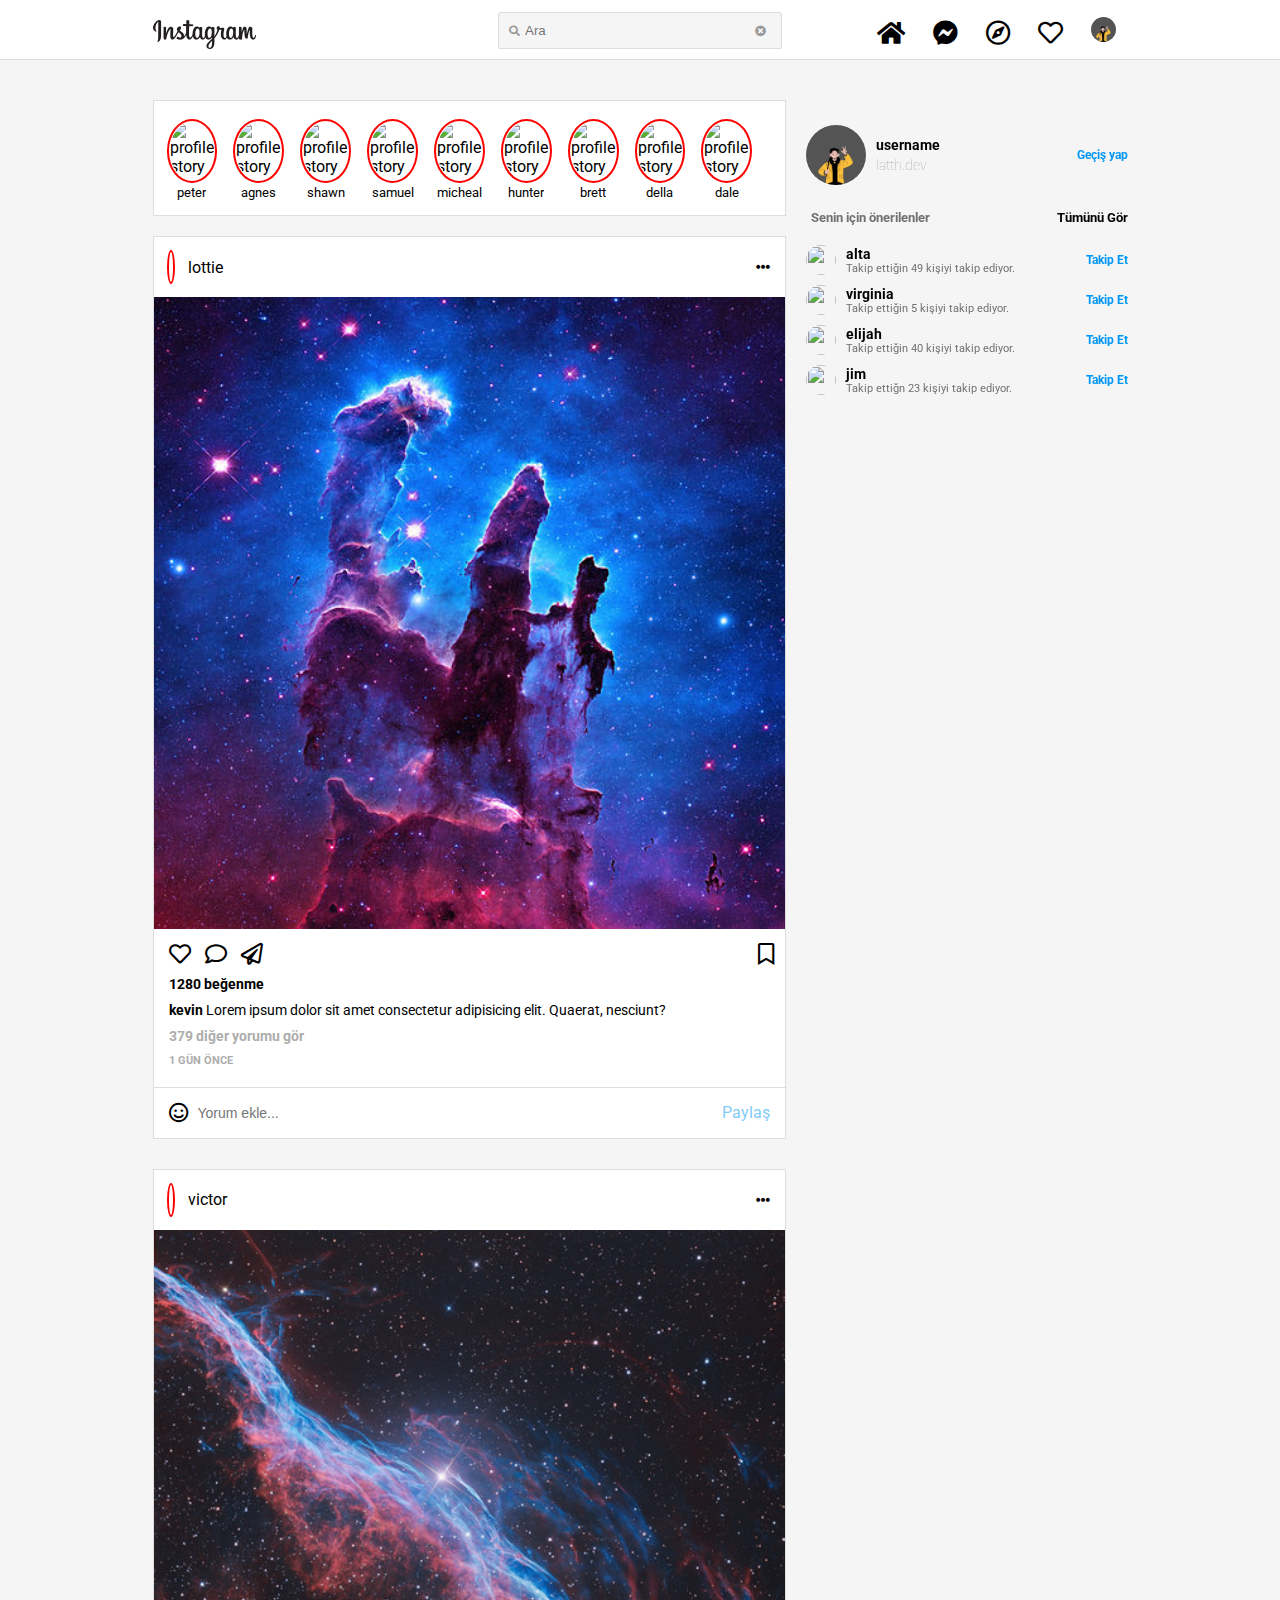
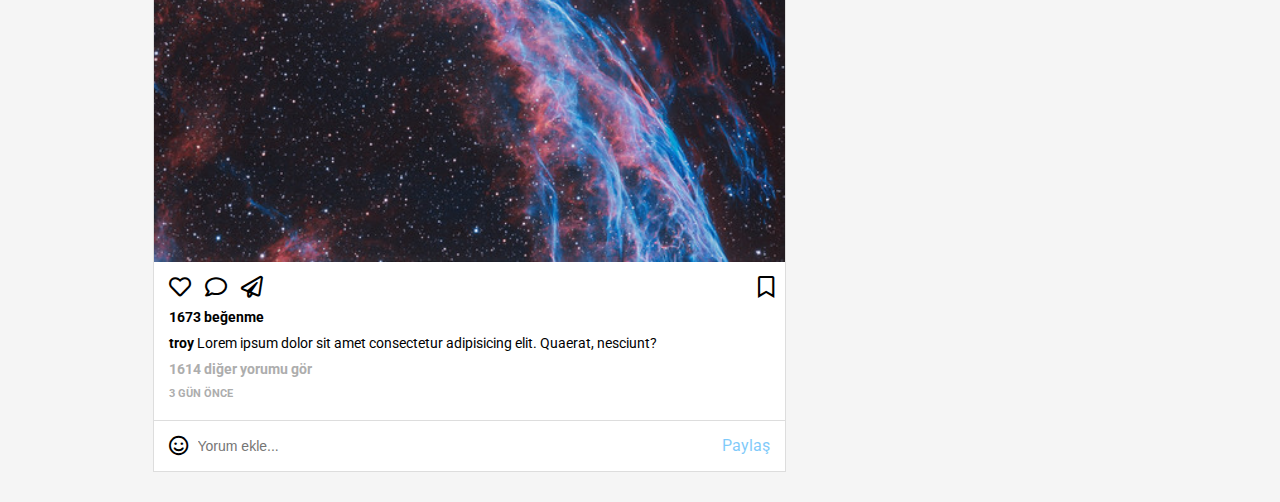
==== index.html @ fdc47e3e "first commit" ====
<!DOCTYPE html>
<html lang="en">

<head>
    <meta charset="UTF-8">
    <meta http-equiv="X-UA-Compatible" content="IE=edge">
    <meta name="viewport" content="width=device-width, initial-scale=1.0">
    <link rel="stylesheet" href="https://use.fontawesome.com/releases/v5.15.4/css/all.css">
    <link rel="preconnect" href="https://fonts.googleapis.com">
    <link rel="preconnect" href="https://fonts.gstatic.com" crossorigin>
    <link rel="shortcut icon" href="assets/img/coloredLogo.webp" type="image/x-icon">
    <link href="https://fonts.googleapis.com/css2?family=Roboto:ital,wght@0,400;1,300&display=swap" rel="stylesheet">


    <link rel="stylesheet" href="assets/styles/index.css">
    <title>Instagram</title>
</head>

<body>
    <div class="header">
        <div class="headerContainer">

            <a href="index.html"> <img src="assets/img/mainLogo.png" alt="instagram logo title" class="logoHeader"></a>

            <div class="headerSearch">
                <i class="fas fa-search"></i>
                <input type="text" id="search" class="search" placeholder="Ara">
                <i class="fas fa-times-circle resetinput"></i>
            </div>
            <div class="HeaderButtons">
                <a href="index.html"><i class="fas fa-home"></i></a>
                <a href="messenger.html"><i class="fab fa-facebook-messenger"></i></a>
                <a href="#"><i class="far fa-compass"></i></a>
                <a href="#"><i class="far fa-heart openNews"></i> <span class="newsAboutMe"> 
                    <div class="newsMeItem">
                        <img src="assets/img/profilePic.jpg" alt="">
                        <p><span class="username">latth.dev</span> sana bir mesaj gönderdi, hemen mesajlara git.</p>
                    </div>

                    <div class="newsMeItem">
                        <img src="https://picsum.photos/500/500?random=101" alt="">
                        <p><span class="username">drake</span> sana bir mesaj gönderdi, hemen mesajlara git.</p>
                    </div>
                </span> </a>
                <a href="profile.html"><i><img src="assets/img/profilePic.jpg" alt=""></i></a>
            </div>
        </div>
    </div>

    <div class="mainContent">
        <div class="container">
            <div class="contentArea">
                <div class="storiesArea">
                    <div class="storyItem">
                        <img src="https://picsum.photos/500/500?random=1" alt="profile story item">
                        <p class="storyUsername">username</p>
                    </div>
                    <div class="storyItem">
                        <img src="https://picsum.photos/500/500?random=2" alt="profile story item">
                        <p class="storyUsername">Username</p>
                    </div>
                    <div class="storyItem">
                        <img src="https://picsum.photos/500/500?random=3" alt="profile story item">
                        <p class="storyUsername">Username</p>
                    </div>
                    <div class="storyItem">
                        <img src="https://picsum.photos/500/500?random=4" alt="profile story item">
                        <p class="storyUsername">Username</p>
                    </div>
                    <div class="storyItem">
                        <img src="https://picsum.photos/500/500?random=5" alt="profile story item">
                        <p class="storyUsername">Username</p>
                    </div>
                    <div class="storyItem">
                        <img src="https://picsum.photos/500/500?random=6" alt="profile story item">
                        <p class="storyUsername">Username</p>
                    </div>
                    <div class="storyItem">
                        <img src="https://picsum.photos/500/500?random=7" alt="profile story item">
                        <p class="storyUsername">Username</p>
                    </div>
                    <div class="storyItem">
                        <img src="https://picsum.photos/500/500?random=8" alt="profile story item">
                        <p class="storyUsername">Username</p>
                    </div>
                    <div class="storyItem">
                        <img src="https://picsum.photos/500/500?random=9" alt="profile story item">
                        <p class="storyUsername">Username</p>
                    </div>

                </div>

                <div class="postsArea">

                    <div class="postItem">
                        <div class="itemHeader">
                            <div class="itemUser">
                                <img src="https://picsum.photos/500/500?random=11" alt="">
                                <span>username</span>
                            </div>

                            <i class="fas fa-ellipsis-h"></i>
                        </div>
                        <div class="imageBox">
                            <img src="assets/img/posts/post1.jpg" alt="">
                        </div>
                        <div class="itemButtons">
                            <div class="mainButtons">
                                <i class="far fa-heart likePost"></i>
                                <i class="far fa-comment"></i>
                                <i class="far fa-paper-plane"></i>
                            </div>
                            <i class="far fa-bookmark"></i>
                        </div>
                        <div class="itemDetails">
                            <p class="likeLength"> <span class="likeLengthChange">67 </span> beğenme</p>
                            <p class="itemUsername">username</p> <span> Lorem ipsum dolor sit amet consectetur
                                adipisicing elit. Quaerat, nesciunt?</span>
                            <p class="seeCommentsItem"> <span class="likeLengthChange"></span> diğer yorumu gör</p>
                            <p class="PostTimingItem">1 gün önce</p>
                        </div>
                        <div class="addNewComent">
                            <i class="far fa-smile"></i>
                            <input type="text" class="commentInput" placeholder="Yorum ekle...">
                            <span disabled="disabled">Paylaş</span>
                        </div>
                    </div>

                    <div class="postItem">
                        <div class="itemHeader">
                            <div class="itemUser">
                                <img src="https://picsum.photos/500/500?random=10" alt="">
                                <span>username</span>
                            </div>

                            <i class="fas fa-ellipsis-h"></i>
                        </div>
                        <div class="imageBox">
                            <img src="assets/img/posts/post2.jpg" alt="">
                        </div>
                        <div class="itemButtons">
                            <div class="mainButtons">
                                <i class="far fa-heart likePost"></i>
                                <i class="far fa-comment"></i>
                                <i class="far fa-paper-plane"></i>
                            </div>
                            <i class="far fa-bookmark"></i>
                        </div>
                        <div class="itemDetails">
                            <p class="likeLength"><span class="likeLengthChange">67</span> beğenme</p>
                            <p class="itemUsername">username</p> <span> Lorem ipsum dolor sit amet consectetur
                                adipisicing elit. Quaerat, nesciunt?</span>
                            <p class="seeCommentsItem"><span class="likeLengthChange"></span> diğer yorumu gör</p>
                            <p class="PostTimingItem">3 gün önce</p>
                        </div>
                        <div class="addNewComent">
                            <i class="far fa-smile"></i>
                            <input type="text" class="commentInput" placeholder="Yorum ekle...">
                            <span>Paylaş</span>
                        </div>
                    </div>

                </div>
            </div>
            <div class="contentInfo">

                <div class="personalInfo">
                    <img src="assets/img/profilePic.jpg" alt="">
                    <div class="personArea">
                        <p>username</p>
                        <p>latth.dev</p>
                    </div>
                    <p class="changeAccount">Geçiş yap</p>
                </div>

                <div class="suggestionsPersonal">

                    <div class="suggestHeader">
                        <p>Senin için önerilenler</p>
                        <a href="#">
                            <p>Tümünü Gör</p>
                        </a>
                    </div>
                    <div class="suggestAccounts">


                        <div class="suggestAccItem">
                            <img src="https://picsum.photos/500/500?random=19" alt="">
                            <div class="suggestTexts">
                                <p class="storyUsername">username</p>
                                <p>Takip ettiğin <span class="followSuggest"></span> kişiyi takip ediyor.</p>
                            </div>
                            <p class="followRight">Takip Et</p>
                        </div>

                        <div class="suggestAccItem">
                            <img src="https://picsum.photos/500/500?random=20" alt="">
                            <div class="suggestTexts">
                                <p class="storyUsername">username</p>
                                <p>Takip ettiğin <span class="followSuggest"></span> kişiyi takip ediyor.</p>
                            </div>
                            <p class="followRight">Takip Et</p>
                        </div>

                        <div class="suggestAccItem">
                            <img src="https://picsum.photos/500/500?random=21" alt="">
                            <div class="suggestTexts">
                                <p class="storyUsername">username</p>
                                <p>Takip ettiğin <span class="followSuggest"></span> kişiyi takip ediyor.</p>
                            </div>
                            <p class="followRight">Takip Et</p>
                        </div>

                        <div class="suggestAccItem">
                            <img src="https://picsum.photos/500/500?random=22" alt="">
                            <div class="suggestTexts">
                                <p class="storyUsername">username</p>
                                <p>Takip ettiğn <span class="followSuggest"></span> kişiyi takip ediyor.</p>
                            </div>
                            <p class="followRight">Takip Et</p>
                        </div>


                    </div>
                </div>
            </div>
        </div>
    </div>



    <script src="assets/scripts/index.js"></script>
    <script src="/assets/scripts/chance.js"></script>
    <script>
        console.log(chance.first())


        function randomNames() {
            document.querySelectorAll('.storyItem p').forEach(function (e) {
                e.innerHTML = chance.first()
            })

            document.querySelectorAll('.suggestAccItem .storyUsername').forEach(function (e) {
                e.innerHTML = chance.first()
                e.style.textTransform = 'lowercase'
                e.style.fontWeight = 'bold'
            })

            document.querySelectorAll('.itemUser span').forEach(function (e) {
                e.innerHTML = chance.first()
                e.style.textTransform = 'lowercase'
            })

            document.querySelectorAll('.itemDetails .itemUsername').forEach(function (e) {
                e.innerHTML = chance.first()
                e.style.textTransform = 'lowercase'
            })

            document.querySelectorAll('.itemDetails .likeLengthChange').forEach(function (e) {
                e.innerHTML = chance.integer({
                    min: 5,
                    max: 1999
                })
            })

            document.querySelectorAll('.suggestAccItem .followSuggest').forEach(function (e) {
                e.innerHTML = chance.integer({
                    min: 5,
                    max: 60
                    
                })
            })
        }
        randomNames()


        document.querySelector('.resetinput').addEventListener('click', function(){
            document.querySelector('.search').value = ""
        })

        document.querySelectorAll('.likePost').forEach((e)=>{
            e.addEventListener('click', function(){
                e.classList.toggle('fas')
                

                if(e.style.color == "red"){
                    e.style.color = "black"
                }else{
                    e.style.color = 'red'
                }
            })
        })


        document.querySelectorAll('.suggestAccItem .followRight').forEach((e)=>{
            e.addEventListener('click', function(){
                if(e.innerHTML == "Takip Et"){
                    e.innerHTML = "Takip"
                    e.style.color = "black"
                }else{
                    e.innerHTML = "Takip Et"
                    e.style.color = "#0097F6"
                }
            })
        })

        document.querySelectorAll('.itemButtons .fa-bookmark').forEach((e)=>{
            e.addEventListener('click', function(){
                if(e.style.fontWeight == "400"){
                    e.style.fontWeight = "900"
                }else{
                    e.style.fontWeight = "400"
                }

            })
        })


        
        let openNews = document.querySelector('.openNews').addEventListener('click', function(element) {
            document.querySelector('.newsAboutMe').classList.toggle('active')
        })
        
        
    </script>
</body>

</html>
---- assets/styles/index.css ----
* {
    margin: 0;
    padding: 0;
    box-sizing: border-box;
}

body {
    background-color: #F5F5F5;
    font-family: 'Roboto', sans-serif;
}

.container {
    width: 975px;
    margin: auto;
}

.headerContainer {
    width: 975px;
    margin: auto;
    height: 100%;
    display: flex;
    text-align: center;
    justify-content: space-between;
    padding: 20px 0;
    position: relative;

}

/* General Styles */

.header {
    width: 100%;
    background-color: #fff;
    border-bottom: 1px solid #ddd;
    height: 60px;
    position: sticky;
    top: 0;
    z-index: 99;
}

.logoHeader {
    height: 29px;
}

.headerSearch {
    background-color: #f5f5f5;
    display: flex;
    align-items: center;
    justify-content: center;
    /* transform: translateY(-20%) */
    border-radius: 2px;
    border: 1px solid #ddd;
    left: 50%;
    transform: translateY(-8px) translateX(-50%);
    color: rgba(0, 0, 0, 0.4);
    padding: 10px 10px;
    position: absolute;

}

.headerSearch i {
    font-size: 11px;
    color: rgba(0, 0, 0, 0.4);
    font-weight: bold;
    margin-right: 5px;
}

.headerSearch input {
    background-color: transparent;
    border: none;
    outline: none;
    min-width: 230px;
}

.resetinput {
    cursor: pointer;
}
/* 
.headerSearch input:focus .resetinput{
    opacity: 1;
} */

.HeaderButtons {
    position: absolute;
    right: 0;
    transform: translateY(-3px)
}

.HeaderButtons a {
    text-decoration: none;
    color: black;
    padding: 0 12px;
}

.HeaderButtons a i {
    font-size: 25px;
}

.HeaderButtons img {
    height: 25px;
    border-radius: 100%;

}

.fa-heart {
    position: relative;
}

.newsAboutMe {
    width: 400px;
    height: 400px;
    position: absolute;
    top: 50px;
    right: 50px;
    background: #fff;
    /* overflow: auto; */
    display: flex;
    align-items: center;
    flex-direction: column;
    display: none;

}

.newsAboutMe.active{
    display: flex;
}

.newsAboutMe::after {
    content: "";
    width: 60px;
    height: 60px;
    background: #fff;
    clip-path: polygon(50% 0%, 0% 100%, 100% 100%);
    position: absolute;
    top: -20px;
    right: 0;
    z-index: -1;
}

.newsMeItem {
    width: 100%;
    height: 20%;
    display: flex;
    align-items:center;
    padding: 10px;
    justify-content: left;
}

.newsMeItem img{
    margin-right: 10px;
    width: 40px;
    height: 40px;
}

.newsMeItem p {
    font-weight: lighter;
    text-align: left;
}

.newsMeItem .username {
    font-weight: bold;
}

/* Main COntent */

.mainContent .container {
    position: relative;
    margin-top: 40px;
}


.contentArea {
    background-color: transparent;
    width: 65%;
    display: inline-block;
}

.storiesArea {
    width: 100%;
    background-color: #fff;
    padding: 20px 15px 15px 15px;
    border: 1px solid #ddd;
    display: flex;
    justify-content: left;
    align-items: center;
    overflow: auto;
    margin-bottom: 20px;
}

.storyItem {
    display: inline-block;
    display: flex;
    justify-content: center;
    align-items: center;
    flex-direction: column;
    text-transform: lowercase;
    cursor: pointer;
    margin-right: 20px;
    position: relative;


}

.storyItem img {
    height: 60px;
    border-radius: 100%;
    border: 1px solid transparent;
    outline: 2px solid red;
}

.storyItem p {
    margin-top: 4px;
    font-size: 13px;
    overflow: hidden;
    white-space: nowrap;
    text-overflow: ellipsis;
    max-width: 70px;
}

.postsArea {
    width: 100%;
}

.postItem {
    background-color: #fff;
    border: 1px solid #ddd;
    margin-bottom: 30px;
}



.itemHeader {
    width: 100%;
    display: flex;
    align-items: center;
    justify-content: space-between;
    padding: 15px;
}

.itemUser {
    display: flex;
    align-items: center;
    justify-content: space-between;
}

.itemHeader i {
    cursor: pointer;
    font-size: 14px;
}

.itemHeader img {
    height: 30px;
    border-radius: 100%;
    border: 2px solid transparent;
    outline: 2px solid red;
    margin-right: 15px;
}

.imageBox img {
    width: 100%;
    height: 100%
}

.itemButtons {
    padding: 10px;
    display: flex;
    align-items: center;
    justify-content: space-between;
}

.likedPost{
    color: red;
    transition: .5s;
}

.itemButtons i {
    font-size: 22px;
    cursor: pointer;
}

.mainButtons i {
    padding: 0 5px;
}

.itemDetails {
    padding: 0px 15px;
    font-size: 14px;
}

.likeLength {
    font-weight: bold;
    margin-bottom: 10px;
    font-size: 14px;
}

.itemUsername {
    font-weight: bold;
    font-size: 14px;
    display: inline-block;
}

.seeCommentsItem {
    padding: 10px 0;
    cursor: pointer;
    color: #ADADAD;
    font-weight: bold;
}

.PostTimingItem {
    text-transform: uppercase;
    color: #ADADAD;
    ;
    font-weight: bold;
    font-size: 11px;
    margin-bottom: 20px;
}

.addNewComent {
    padding: 15px 15px;
    display: flex;
    justify-content: space-between;
    align-items: center;
    border-top: 1px solid #ddd;

}

.addNewComent i {
    font-size: 20px;
    margin-right: 10px;
}

.addNewComent input {
    width: 100%;
    margin-right: 15px;
    border: none;
    outline: none;
    font-size: 14px;
}

.addNewComent span {
    color: #0097F6;
    opacity: 0.5;
    cursor: default;
}


.addNewComent input:focus .addNewComent span{
    opacity: 1;
    cursor: pointer;
}

/* Content Info */
.contentInfo {
    width: 34%;
    float:right;
    position: sticky;
    top: 100px;
}

.personalInfo {
    padding: 10px;
    display: flex;
    align-items: center;
    height: 110px;
}
.personArea p {
    padding: 2px 10px;
    font-size: 14px;
}

.personArea p:nth-child(1) {
    font-weight: bold;
}

.personArea p:nth-child(2) {
    font-weight: lighter;
    color: #ADADAD;
}

.contentInfo img {
    width: 60px;
    border-radius: 100%;
    display: inline-block;
}

.changeAccount {
    color: #0097F6;
    position: absolute;
    right: 0;
    font-size: 12px;
    font-weight: bold;
    cursor: pointer;
}

.suggestionsPersonal .suggestHeader{
    display:flex;
    justify-content: space-between;
    align-items: center;
    font-size: 13px;
    padding: 0 0 0 15px ;
    font-weight: bold;
}

.suggestionsPersonal .suggestHeader:nth-child(1){
    color: #717171;
}

.suggestionsPersonal .suggestHeader a{
    text-decoration: none;
    color: BLACK;
}

.suggestAccounts {
    padding: 15px 0 10px 10px;
}

.suggestAccItem {
    display:flex;
    align-items: center;
    justify-content:left;
    padding: 5px 0;
}

.suggestAccItem img{
    height:30px;
    width:30px;
    margin-right: 10px;
}

.suggestAccItem p {
    font-size: 14px;
}

.suggestAccItem p:nth-child(2) {
    font-size: 11px;
    color: #717171;
}

.suggestAccItem p:nth-child(3) {
    position: absolute;
    right: 0;
    color: #0097F6;
    cursor: pointer;
    font-size: 12px;
    font-weight: bold;
}



/* 



messenger.html




*/

.messagedUsers {
    width: 35%;
    background-color: #fff;
    height:85vh;
    margin-top: 40px;
    border: 1px solid #ddd;
    display:inline-block;
}

.ownerUserHeader{
    width:100%;
    padding: 20px;
    display:flex;
    align-items: center;
    justify-content: center;
    font-weight: bold;
    border-bottom: 1px solid #ddd;
    position: relative;
}

.ownerUserHeader i {
    position: absolute;
    right: 20px;
    font-size: 20px;
    cursor: pointer;
}

.messengerMiniNav {
    display: flex;
    align-items: center;
    justify-content: space-between;
    border-bottom: 1px solid #ddd;
}

.messengerMiniNav a{
    text-decoration: none;
    color: black;
    text-transform: uppercase;
    padding: 15px;
    opacity: 0.5;
    color: #717171;
}

.messengerMiniNav a.active {
    color: black;
    border-bottom: 2px solid black;
    opacity: 1;
}

.userMessagesItem {
    padding: 15px;
    cursor: pointer;
    display: flex;
    align-items: center;
    justify-content: left;
    position: relative;
    background-color: #ddd;
}

.userMessagesItem p{
    font-size: 14px;
    overflow: hidden;
    white-space: nowrap;
    text-overflow: ellipsis;
    max-width: 150px;
}

.userMessagesItem p:nth-child(1){
    font-weight: bold;
    margin-bottom: 3px;

}

.userMessagesItem span{
    position: absolute;
    right: 15px;
}

.userMessagesItem img{
    height:50px;
    border-radius:100%;
    margin-right: 10px;

}

.messengerArea {
    width: 64.5%;
    background-color:#fff;
    float: right;
    margin-top: 40px;
    box-sizing:border-box;
    transform:translateX(-5px);
    height:85vh;
    border-top: 1px solid #ddd;
    border-right: 1px solid #ddd;
    border-bottom: 1px solid #ddd;
    position: relative;
}

.senderHeader {
    display: flex;
    justify-content:left;
    text-align:center;
    padding: 17px 25px;
    border-bottom: 1px solid #ddd;
}
.senderHeader img {
    height:25px;
    border-radius:100%;
    margin-right: 10px;
}

.senderHeader .headerText {
    transform: translateY(5px);
    font-weight: bold;
    font-size: 14px;
}

.senderHeader i {
    position:absolute;
    transform: translateY(5px);
    font-size: 20px;
    right:25px;
    cursor: pointer;
}

.messengerAreaFooter {
    width:100%;
    padding: 15px;
    position:absolute;
    bottom:0;
}

.messageInput {
    padding: 13px 10px;
    border: 1px solid #ddd;
    border-radius:30px;
    display: flex;
    text-align: center;
}

.messageInput i {
    font-size: 22px;
    cursor: pointer;
    margin: 0 15px;
}

.messageInput i:nth-child(3){
    margin: 0 0;
}

.messageInput input {
    width: 100%;
    border:none;
    outline:none;
}


.messagesTaken {
    width: 75%;
    padding: 15px 30px;
    position: absolute;
    bottom: 100px;
}

.messagesTaken p {
    background-color: #ddd;
    padding: 10px;
    border-radius: 10px;
}

.messagesTaken img {
    width: 20px;
    border-radius: 100%;
    position: absolute;
    bottom: 5px;
    left: 5px;
}

.messagesTaken:nth-child(2) {
    bottom: 180px;
}

.profileHeader {
    display: flex;
    align-items: flex-start;
    justify-content: left;
    padding: 30px;

}

.profileContents {
    display: flex;
    justify-content: left;
    align-items: flex-start;
    flex-direction: column
}

.profileHeader span{
    margin: 0 20px;
}

.profileHeader .profileUsername {
    font-size: 25px;
    font-weight: lighter;
}

.profileHeader img{
    height:140px;
    border-radius: 100%;
    margin-right: 40px;
}

.contentHeader {
    display:flex;
    align-items: center;
    margin-bottom: 40px
}

.contentHeader a {
    text-decoration: none;
    font-weight: bold;
    padding: 5px 10px;
    border: 1px solid #ddd;
    font-size: 14px;
    color: black;
    border-radius: 5px;
}

.followDetails a {
    text-decoration: none;
    color: black;
    text-align: left;
    margin-left: 20px;
}

.followDetails a span{
    margin: 0;padding: 0;
    font-weight: bold;
}

.profileBio {
    margin-left: 20px;
    margin-top: 20px;
    line-height:25px;
    width:50%;
    overflow: hidden;
    text-overflow:clip;
}

.profileBio p:nth-child(1) {
    font-weight: bold;
}

.profileBio a {
    text-decoration: none;
    color: #00376B;
}

.postsShowroom {
    border-top: 1px solid #ddd;
    
}

.showroomNav ul {
    list-style: none;
    display:flex;
    align-items: center;
    justify-content: center;
    width: 100%;
    text-align: center;
}

.showroomNav ul a {
    width: 22%;
    padding: 25px;
    margin-right: 3%;
    text-transform: uppercase;
    text-decoration: none;
    color: black;
    opacity: .5;
    cursor: pointer;
    border-top: 1px solid transparent;
}

.showroomNav ul a.active {
    opacity: 1;
    border-top: 1px solid black;
    transition: 0.5s;
}

.showroomItem {
    display: inline-block;
    width: 30%;
    margin-right: 3%;
    margin-bottom: 3%;
    position: relative;
}

.showroomItem img {
    width: 100%;
}

.showroomItem span{
    position: absolute;
    left: 0;
    z-index: 22;
    color: #fff;
    width: 100%;
    height: 99%;
    display: flex;
    align-items: center;
    justify-content: space-evenly;
    background-color: rgba(0, 0, 0, .5);
    display: none;
    cursor: pointer;
    transition: .5s;
}

.showroomItem:hover span {
    display: flex;
    transition: 0.5s;
}


@media (max-width: 991.98px) { 
    .container{
        width: 95%
    }
    .headerContainer {
        width:95%;
    }

    .HeaderButtons i{
        font-size: 11px;
    }
 }

 @media (max-width: 790.98px) { 

    .headerContainer .headerSearch{
        display: none;
    }

    .contentInfo {
        display: none;
    }

    .contentArea {
        width: 100%;
    }

    .HeaderButtons {
        display: inline-block;
    }

    .showroomNav a:nth-child(3){
        display: none;
    }
    .showroomNav a:nth-child(4){
        display: none;
    }
  }

  @media (max-width: 575.98px) {

    .fa-home{
        display: none;
    }

    .messagedUsers {
        display: none;
    }

    .messengerArea {
        width: 100%;
    }

    .showroomImages {
        width: 100%
    }

    .showroomItem {
        width: 100%;
    }

    .showroomNav a:nth-child(2){
        display: none;
    }

    .contentHeader {
        display: none;
    }
    .profileHeader img {
        width: 30%;
        height: 30%;
    }

    .followDetails a {
        font-size: 11px;
        margin-right: 3px;
    }
   }
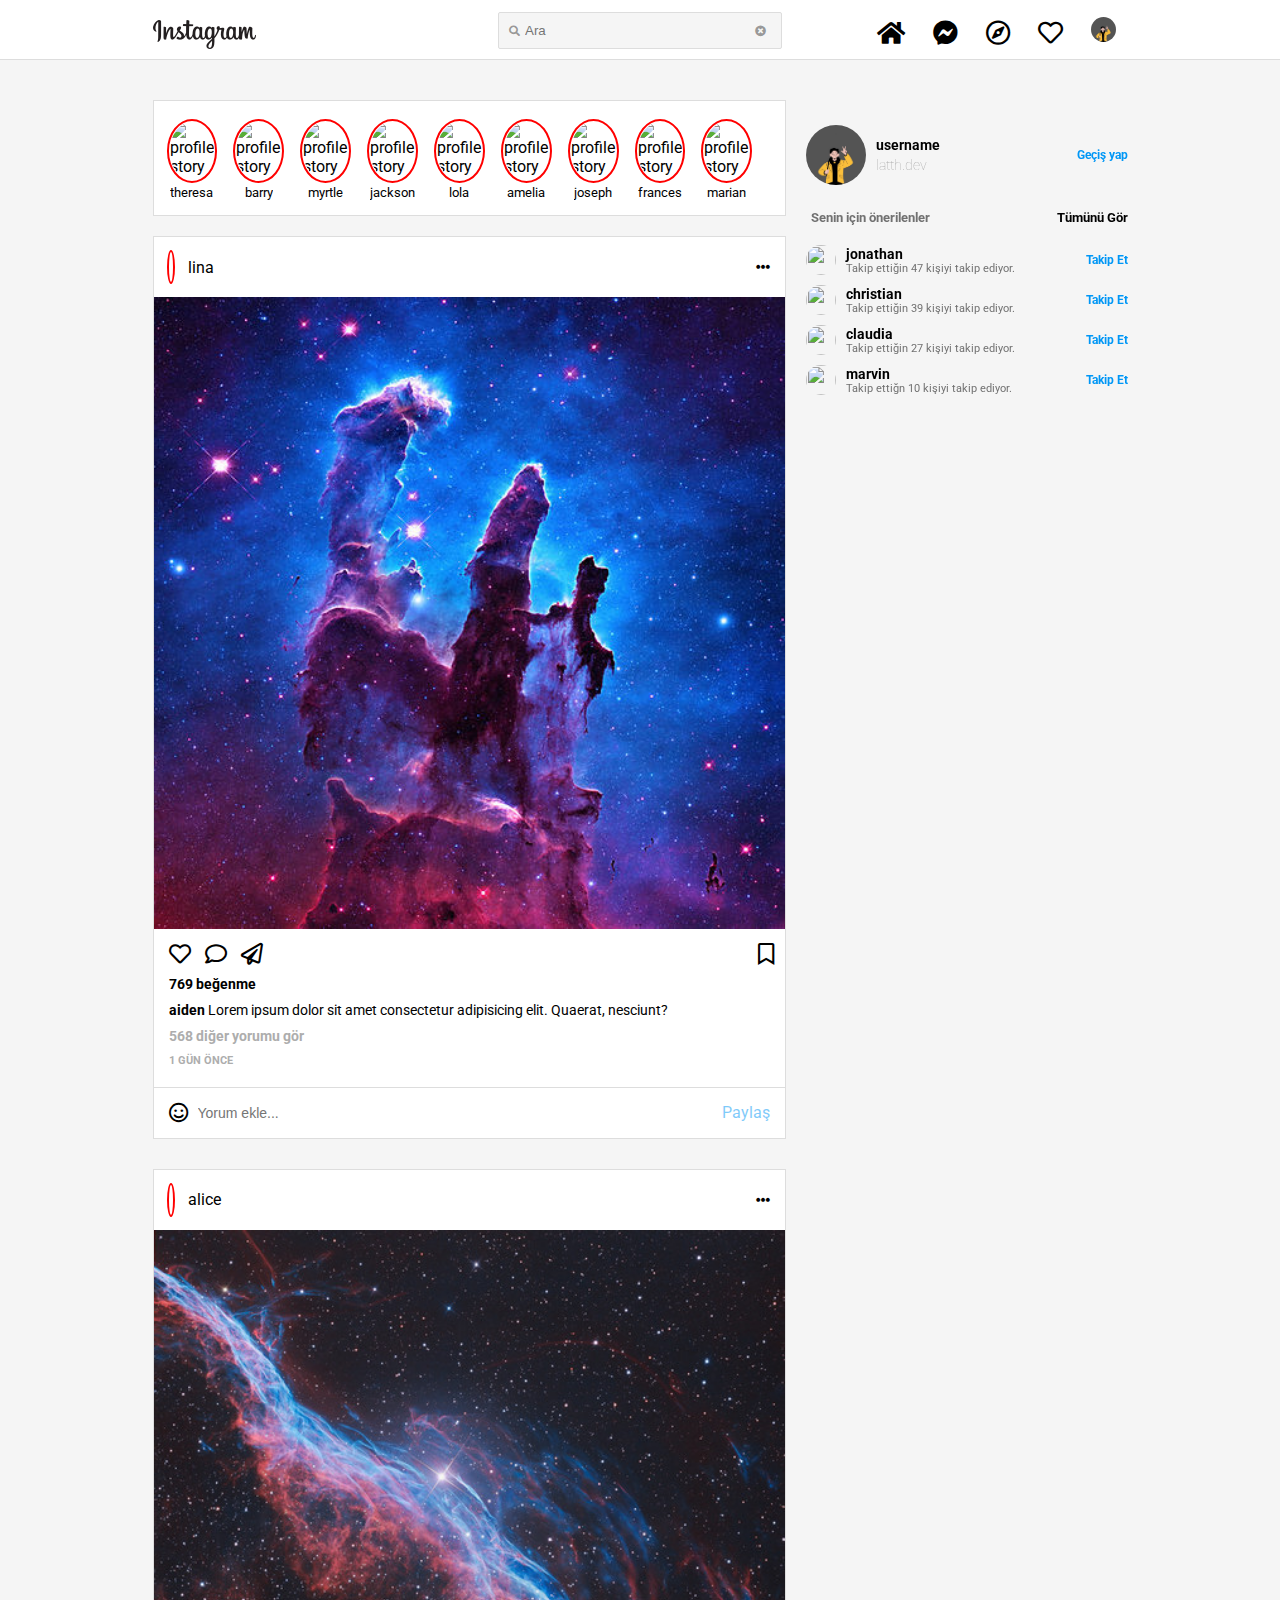
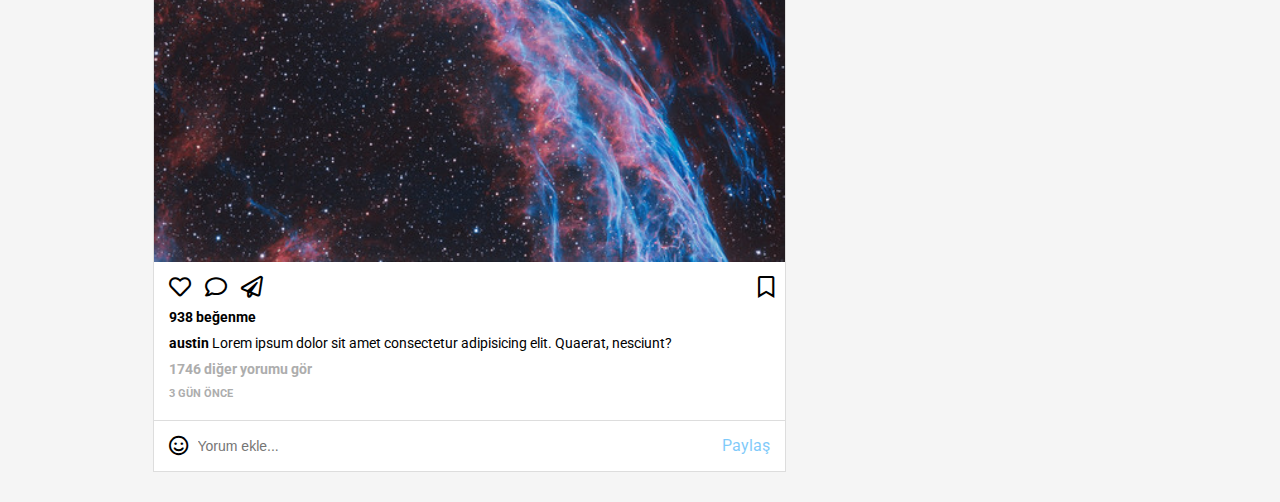
==== commit 597b296a: "fixed error" ====
--- a/index.html
+++ b/index.html
@@ -318,6 +318,7 @@
 
         
         let openNews = document.querySelector('.openNews').addEventListener('click', function(element) {
+            element.preventDefault();
             document.querySelector('.newsAboutMe').classList.toggle('active')
         })
         
